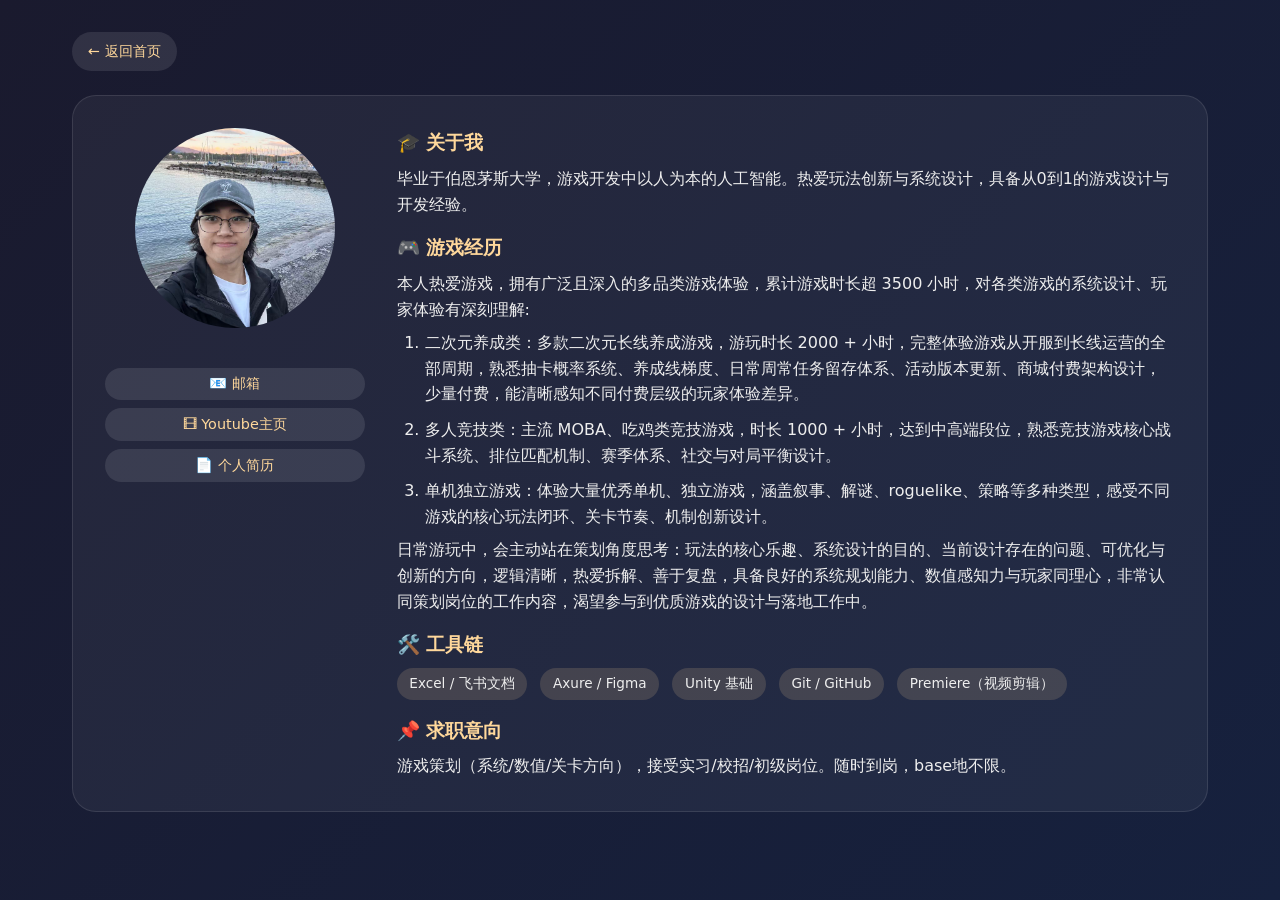
==== about.html @ d77e7b11 "New Game Demo Added Added -符影双生" ====
﻿<!DOCTYPE html>
<html lang="zh-CN">
<head>
    <meta charset="UTF-8">
    <meta name="viewport" content="width=device-width, initial-scale=1.0">
    <title>关于我 | 陶明轩</title>
    <link rel="stylesheet" href="css/style.css">
</head>
<body>
<div class="container">
    <a href="index.html" class="back-link">← 返回首页</a>

    <div class="about-content">
        <div class="about-avatar">
            <img src="Images/Photo.jpg" alt="头像">
            <div class="contact-links" style="flex-direction: column; gap: 0.5rem;">
                <a href="mailto:2383444951@qq.com">📧 邮箱</a>
                <a href="https://www.youtube.com/@HDG801">🎞 Youtube主页</a>
                <a href="PDFs/个人简历.pdf">📄 个人简历</a>
            </div>
        </div>
        <div class="about-text">
            <h3>🎓 关于我</h3>
            <p>毕业于伯恩茅斯大学，游戏开发中以人为本的人工智能。热爱玩法创新与系统设计，具备从0到1的游戏设计与开发经验。</p>

           <h3>🎮 游戏经历</h3>
            <p style="margin:0 0 8px 0;">本人热爱游戏，拥有广泛且深入的多品类游戏体验，累计游戏时长超 3500 小时，对各类游戏的系统设计、玩家体验有深刻理解:</p>

                <ol style="padding-left: 28px; margin:0; line-height:1.6;">
                    <li style="margin-bottom:10px;">二次元养成类：多款二次元长线养成游戏，游玩时长 2000 + 小时，完整体验游戏从开服到长线运营的全部周期，熟悉抽卡概率系统、养成线梯度、日常周常任务留存体系、活动版本更新、商城付费架构设计，少量付费，能清晰感知不同付费层级的玩家体验差异。</li>
                    <li style="margin-bottom:10px;">多人竞技类：主流 MOBA、吃鸡类竞技游戏，时长 1000 + 小时，达到中高端段位，熟悉竞技游戏核心战斗系统、排位匹配机制、赛季体系、社交与对局平衡设计。</li>
                    <li>单机独立游戏：体验大量优秀单机、独立游戏，涵盖叙事、解谜、roguelike、策略等多种类型，感受不同游戏的核心玩法闭环、关卡节奏、机制创新设计。</li>
                </ol>

            <p style="margin:8px 0 0 0;">日常游玩中，会主动站在策划角度思考：玩法的核心乐趣、系统设计的目的、当前设计存在的问题、可优化与创新的方向，逻辑清晰，热爱拆解、善于复盘，具备良好的系统规划能力、数值感知力与玩家同理心，非常认同策划岗位的工作内容，渴望参与到优质游戏的设计与落地工作中。</p>
            <h3>🛠️ 工具链</h3>
            <div class="skill-list">
                <span class="skill">Excel / 飞书文档</span>
                <span class="skill">Axure / Figma</span>
                <span class="skill">Unity 基础</span>
                <span class="skill">Git / GitHub</span>
                <span class="skill">Premiere（视频剪辑）</span>
            </div>

            <h3>📌 求职意向</h3>
            <p>游戏策划（系统/数值/关卡方向），接受实习/校招/初级岗位。随时到岗，base地不限。</p>
        </div>
    </div>
</div>
</body>
</html>
---- css/style.css ----
/* ========== 全局变量 ========== */
:root {
    --bg-dark: #1a1a2e;
    --bg-card: rgba(255,255,255,0.05);
    --border: rgba(255,255,255,0.1);
    --accent: #ffd89b;
    --accent-dark: #e8c47e;
    --text-primary: #eee;
    --text-secondary: #a0a0b0;
}

* {
    margin: 0;
    padding: 0;
    box-sizing: border-box;
}

body {
    font-family: system-ui, -apple-system, 'Segoe UI', Roboto, sans-serif;
    background: linear-gradient(135deg, var(--bg-dark) 0%, #16213e 100%);
    color: var(--text-primary);
    line-height: 1.6;
    min-height: 100vh;
}

.container {
    max-width: 1200px;
    margin: 0 auto;
    padding: 2rem;
}

/* ========== 头部 ========== */
.header {
    text-align: center;
    margin-bottom: 3rem;
}

.header h1 {
    font-size: 2.5rem;
    background: linear-gradient(135deg, var(--accent), #c7e9fb);
    -webkit-background-clip: text;
    background-clip: text;
    color: transparent;
    margin-bottom: 0.5rem;
}

.header .subtitle {
    color: var(--text-secondary);
    font-size: 1.1rem;
}

.contact-links {
    margin-top: 1rem;
    display: flex;
    gap: 1rem;
    justify-content: center;
    flex-wrap: wrap;
}

.contact-links a {
    color: var(--accent);
    text-decoration: none;
    font-size: 0.9rem;
    padding: 0.3rem 0.8rem;
    border-radius: 20px;
    background: rgba(255,255,255,0.1);
    transition: 0.2s;
}

.contact-links a:hover {
    background: rgba(255,216,155,0.2);
}

/* ========== 导航按钮区 ========== */
.nav-buttons {
    display: flex;
    justify-content: center;
    gap: 1.5rem;
    margin-bottom: 3rem;
    flex-wrap: wrap;
}

.nav-btn {
    background: transparent;
    border: 1px solid var(--accent);
    color: var(--accent);
    font-size: 1rem;
    padding: 0.7rem 1.8rem;
    cursor: pointer;
    border-radius: 40px;
    transition: 0.2s;
    font-weight: 500;
    text-decoration: none;
    display: inline-block;
}

.nav-btn:hover {
    background: var(--accent);
    color: var(--bg-dark);
}

.nav-btn.primary {
    background: var(--accent);
    color: var(--bg-dark);
}

.nav-btn.primary:hover {
    background: var(--accent-dark);
    transform: translateY(-2px);
}

/* ========== 卡片网格 ========== */
.section-title {
    font-size: 1.8rem;
    margin-bottom: 1.5rem;
    border-left: 4px solid var(--accent);
    padding-left: 1rem;
}

.work-grid {
    display: grid;
    grid-template-columns: repeat(auto-fill, minmax(320px, 1fr));
    gap: 2rem;
}

.work-card-link {
    text-decoration: none;
    color: inherit;
    display: block;
    transition: transform 0.2s;
}

.work-card-link:hover {
    transform: translateY(-5px);
}

.work-card {
    background: var(--bg-card);
    border-radius: 20px;
    overflow: hidden;
    border: 1px solid var(--border);
    height: 100%;
    transition: box-shadow 0.2s;
}

.work-card:hover {
    box-shadow: 0 10px 30px rgba(0,0,0,0.3);
    border-color: rgba(255,216,155,0.3);
}

.work-card video, .work-card img {
    width: 100%;
    aspect-ratio: 16 / 9;
    object-fit: cover;
    background: #0a0a1a;
}

.work-info {
    padding: 1.2rem;
}

.work-info h3 {
    font-size: 1.3rem;
    margin-bottom: 0.5rem;
    color: var(--accent);
}

.tags {
    display: flex;
    flex-wrap: wrap;
    gap: 0.5rem;
    margin: 0.8rem 0;
}

.tag {
    background: rgba(255,216,155,0.2);
    padding: 0.2rem 0.6rem;
    border-radius: 12px;
    font-size: 0.75rem;
    color: var(--accent);
}

.work-info p {
    font-size: 0.9rem;
    color: var(--text-secondary);
    margin-bottom: 0.5rem;
}

/* ========== 列表模式样式 ========== */
.list-view {
    display: flex;
    flex-direction: column;
    gap: 1rem;
}

.list-item {
    display: flex;
    background: var(--bg-card);
    border-radius: 16px;
    border: 1px solid var(--border);
    overflow: hidden;
    transition: transform 0.2s;
    text-decoration: none;
    color: inherit;
}

.list-item:hover {
    transform: translateX(5px);
    border-color: rgba(255,216,155,0.3);
}

.list-item-thumb {
    width: 120px;
    flex-shrink: 0;
}

.list-item-thumb img, .list-item-thumb video {
    width: 100%;
    height: 100%;
    object-fit: cover;
    aspect-ratio: 16 / 9;
}

.list-item-info {
    flex: 1;
    padding: 1rem;
}

.list-item-info h3 {
    color: var(--accent);
    margin-bottom: 0.3rem;
}

.list-item-info p {
    font-size: 0.85rem;
    color: var(--text-secondary);
}

/* ========== 视图切换按钮 ========== */
.view-toggle {
    display: flex;
    justify-content: flex-end;
    gap: 0.8rem;
    margin-bottom: 1.5rem;
}

.view-btn {
    background: rgba(255,255,255,0.1);
    border: none;
    color: var(--text-secondary);
    padding: 0.5rem 1rem;
    border-radius: 30px;
    cursor: pointer;
    transition: 0.2s;
    font-size: 0.85rem;
}

.view-btn.active {
    background: var(--accent);
    color: var(--bg-dark);
}

.view-btn:hover:not(.active) {
    background: rgba(255,255,255,0.2);
}

/* ========== 关于我页面 ========== */
.about-content {
    display: flex;
    gap: 2rem;
    flex-wrap: wrap;
    background: var(--bg-card);
    border-radius: 24px;
    padding: 2rem;
    border: 1px solid var(--border);
}

.about-avatar {
    flex: 1;
    min-width: 200px;
    text-align: center;
}

.about-avatar img {
    width: 100%;
    max-width: 200px;
    border-radius: 50%;
    margin-bottom: 1rem;
}

.about-text {
    flex: 3;
}

.about-text h3 {
    color: var(--accent);
    margin: 1rem 0 0.5rem 0;
}

.about-text h3:first-child {
    margin-top: 0;
}

.skill-list {
    display: flex;
    flex-wrap: wrap;
    gap: 0.8rem;
    margin-top: 0.5rem;
}

.skill {
    background: rgba(255,216,155,0.15);
    padding: 0.3rem 0.8rem;
    border-radius: 20px;
    font-size: 0.85rem;
}

/* ========== 通用 ========== */
.back-link {
    display: inline-flex;
    align-items: center;
    gap: 0.5rem;
    background: rgba(255,255,255,0.1);
    padding: 0.5rem 1rem;
    border-radius: 40px;
    color: var(--accent);
    text-decoration: none;
    margin-bottom: 1.5rem;
    transition: 0.2s;
    font-size: 0.9rem;
}

.back-link:hover {
    background: rgba(255,216,155,0.2);
}

.hidden {
    display: none;
}

@media (max-width: 768px) {
    .container {
        padding: 1rem;
    }
    .work-grid {
        grid-template-columns: 1fr;
    }
    .list-item {
        flex-direction: column;
    }
    .list-item-thumb {
        width: 100%;
    }
}
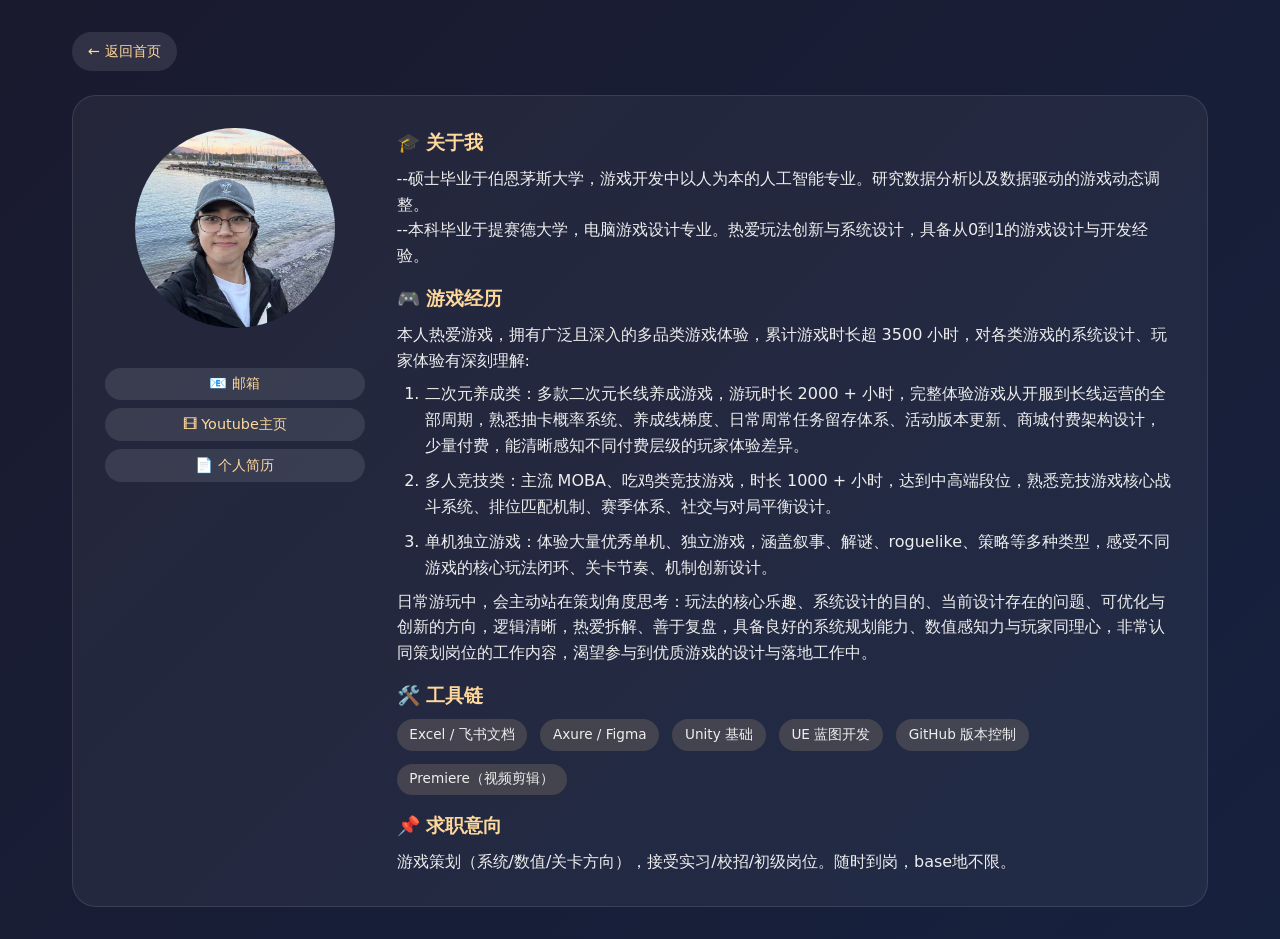
==== commit fc9b3e44: "Tiny Updates" ====
--- a/about.html
+++ b/about.html
@@ -21,7 +21,9 @@
         </div>
         <div class="about-text">
             <h3>🎓 关于我</h3>
-            <p>毕业于伯恩茅斯大学，游戏开发中以人为本的人工智能。热爱玩法创新与系统设计，具备从0到1的游戏设计与开发经验。</p>
+            <p>--硕士毕业于伯恩茅斯大学，游戏开发中以人为本的人工智能专业。研究数据分析以及数据驱动的游戏动态调整。</p>
+            <p>--本科毕业于提赛德大学，电脑游戏设计专业。热爱玩法创新与系统设计，具备从0到1的游戏设计与开发经验。</p>
+
 
            <h3>🎮 游戏经历</h3>
             <p style="margin:0 0 8px 0;">本人热爱游戏，拥有广泛且深入的多品类游戏体验，累计游戏时长超 3500 小时，对各类游戏的系统设计、玩家体验有深刻理解:</p>
@@ -38,7 +40,8 @@
                 <span class="skill">Excel / 飞书文档</span>
                 <span class="skill">Axure / Figma</span>
                 <span class="skill">Unity 基础</span>
-                <span class="skill">Git / GitHub</span>
+                <span class="skill">UE 蓝图开发</span>
+                <span class="skill">GitHub 版本控制</span>
                 <span class="skill">Premiere（视频剪辑）</span>
             </div>
 
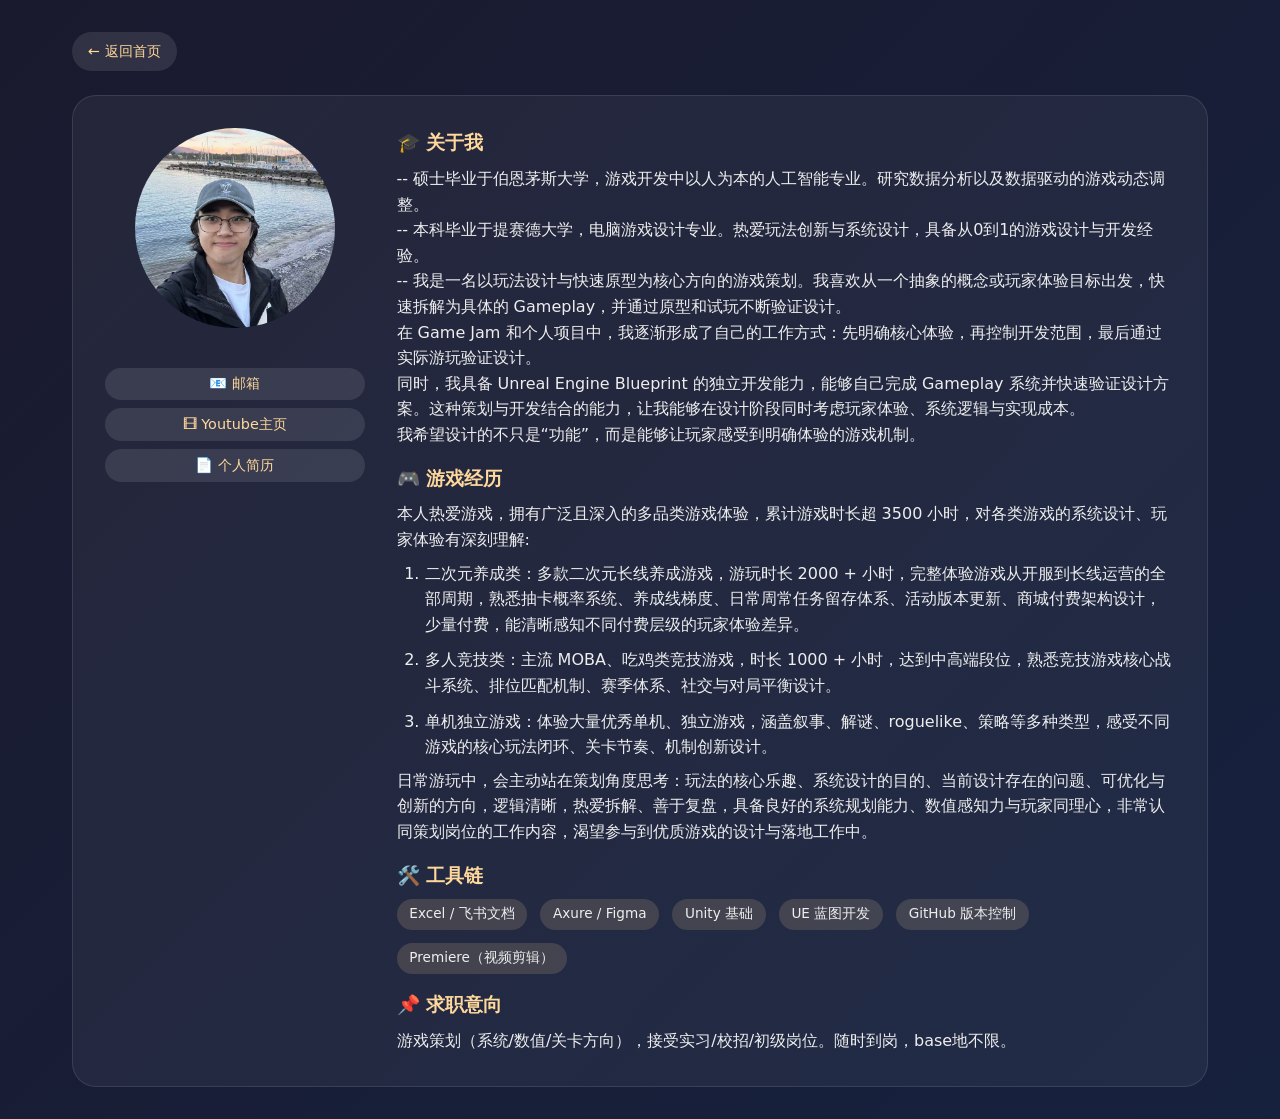
==== commit 9c885f9a: "New Game Demo Added Added -LaughLift  Modified -R00T.5" ====
--- a/about.html
+++ b/about.html
@@ -21,8 +21,12 @@
         </div>
         <div class="about-text">
             <h3>🎓 关于我</h3>
-            <p>--硕士毕业于伯恩茅斯大学，游戏开发中以人为本的人工智能专业。研究数据分析以及数据驱动的游戏动态调整。</p>
-            <p>--本科毕业于提赛德大学，电脑游戏设计专业。热爱玩法创新与系统设计，具备从0到1的游戏设计与开发经验。</p>
+            <p>-- 硕士毕业于伯恩茅斯大学，游戏开发中以人为本的人工智能专业。研究数据分析以及数据驱动的游戏动态调整。</p>
+            <p>-- 本科毕业于提赛德大学，电脑游戏设计专业。热爱玩法创新与系统设计，具备从0到1的游戏设计与开发经验。</p>
+            <p>-- 我是一名以玩法设计与快速原型为核心方向的游戏策划。我喜欢从一个抽象的概念或玩家体验目标出发，快速拆解为具体的 Gameplay，并通过原型和试玩不断验证设计。</p>
+            <p>在 Game Jam 和个人项目中，我逐渐形成了自己的工作方式：先明确核心体验，再控制开发范围，最后通过实际游玩验证设计。</p>
+            <p>同时，我具备 Unreal Engine Blueprint 的独立开发能力，能够自己完成 Gameplay 系统并快速验证设计方案。这种策划与开发结合的能力，让我能够在设计阶段同时考虑玩家体验、系统逻辑与实现成本。</p>
+            <p>我希望设计的不只是“功能”，而是能够让玩家感受到明确体验的游戏机制。</p>
 
 
            <h3>🎮 游戏经历</h3>
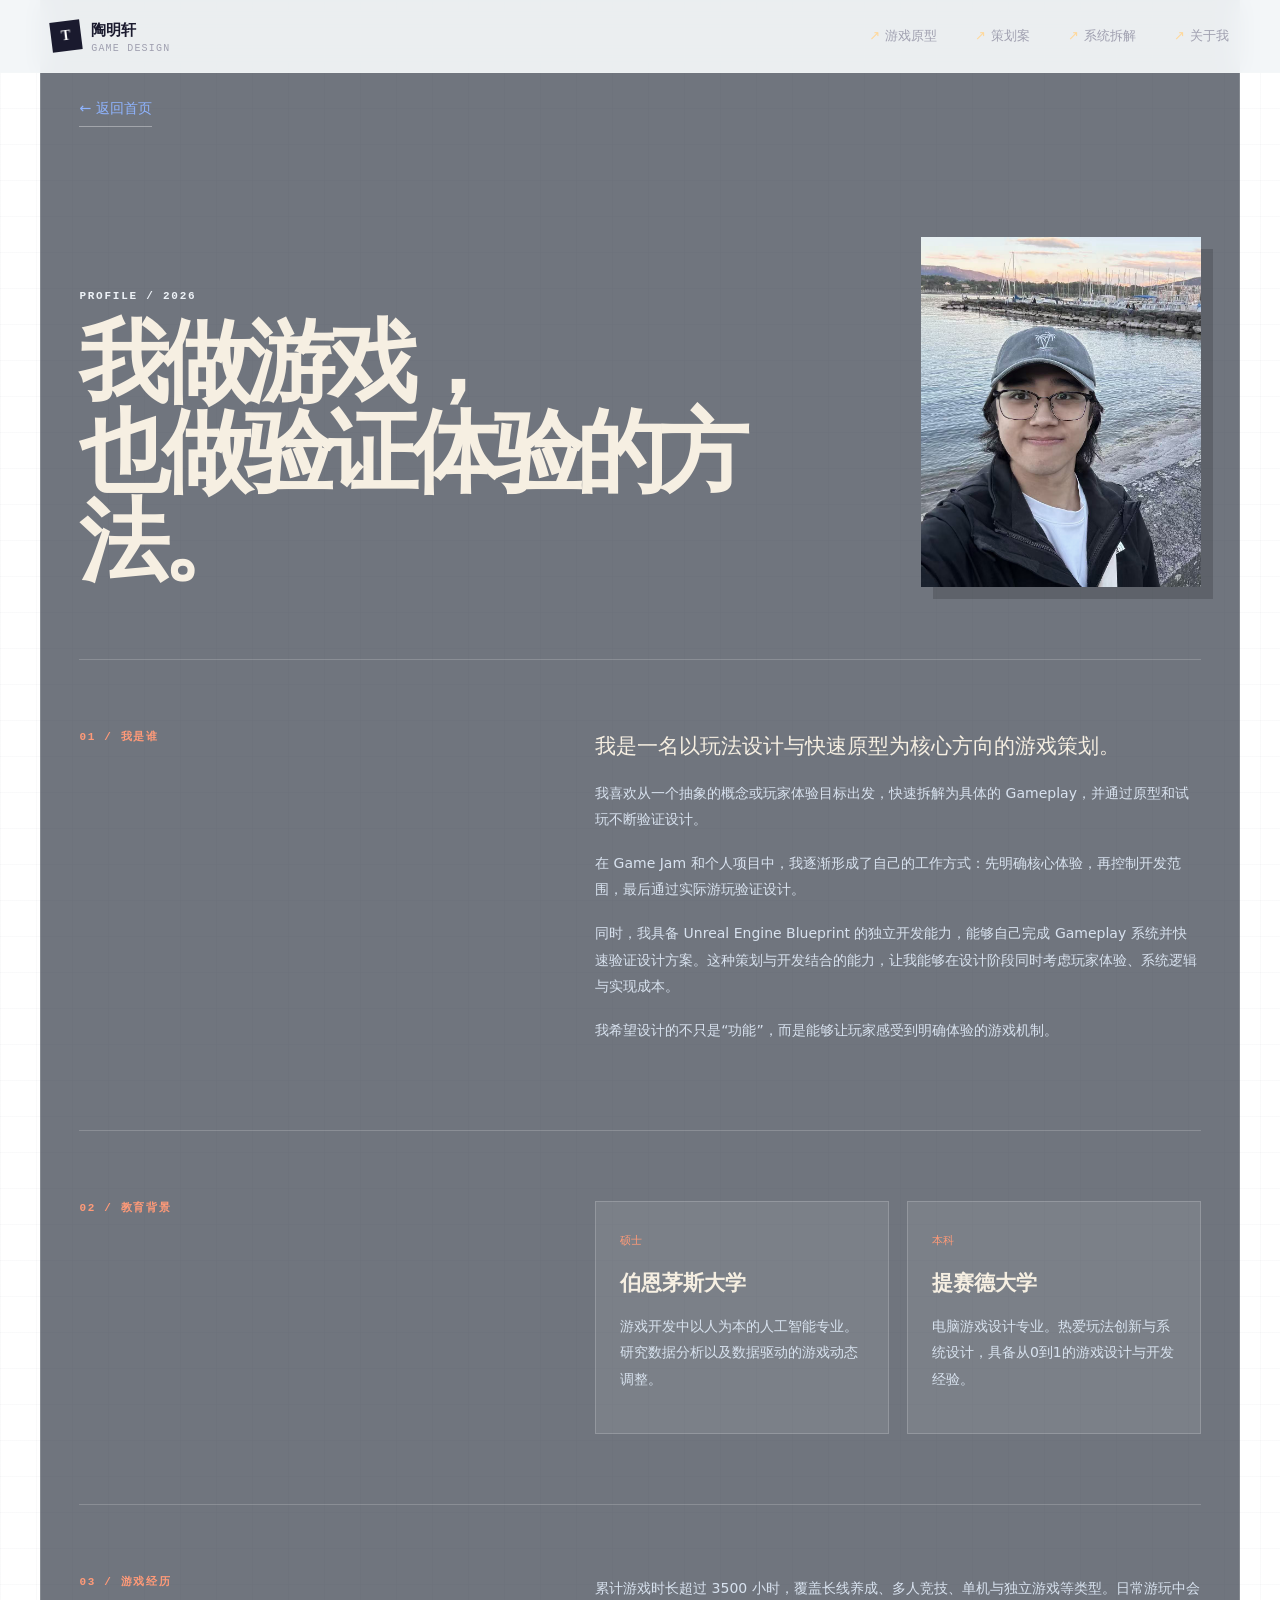
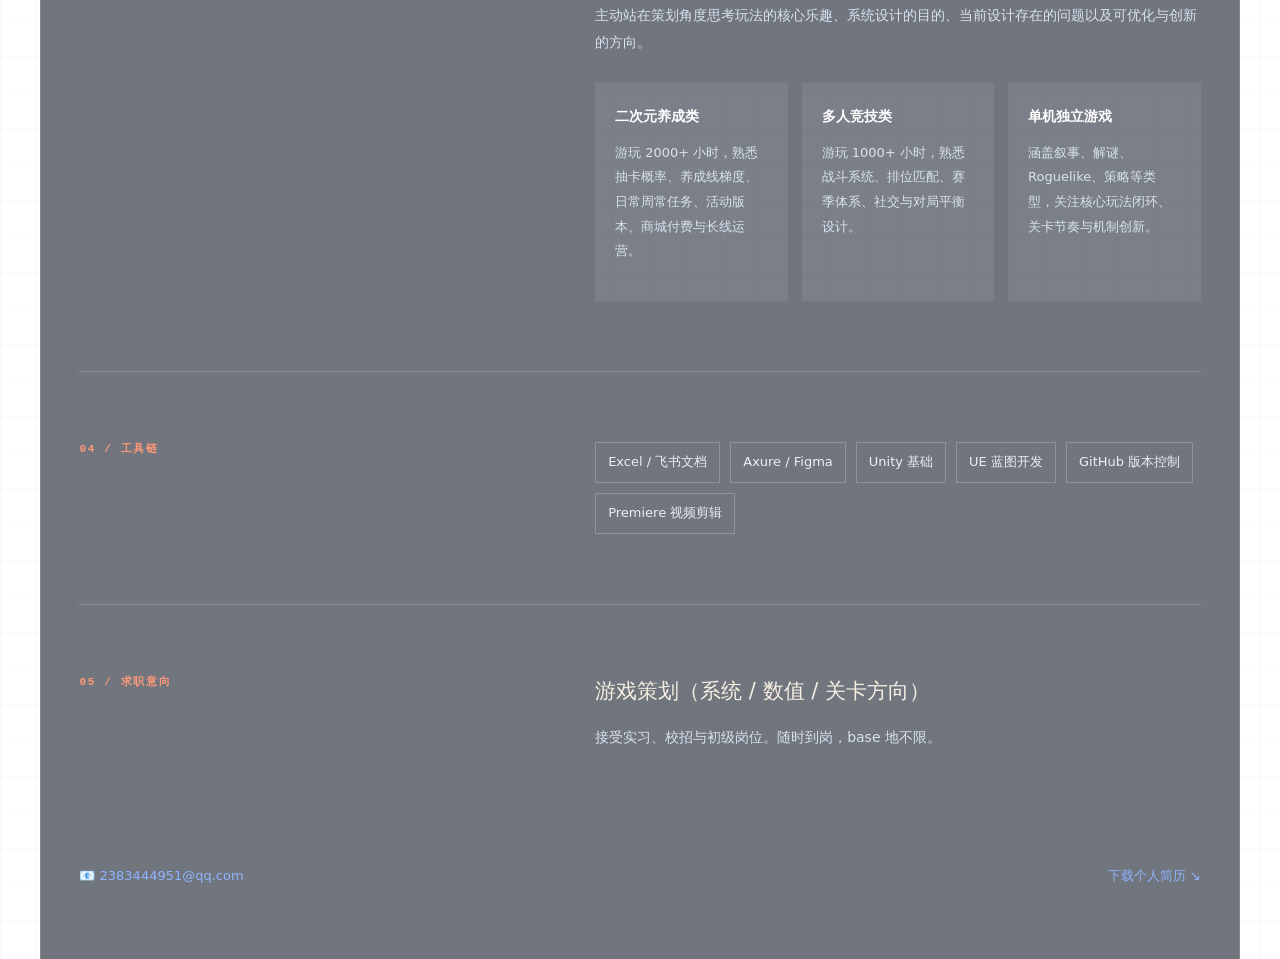
==== commit e71de0fd: "New Style&Layout" ====
--- a/about.html
+++ b/about.html
@@ -1,58 +1,75 @@
-﻿<!DOCTYPE html>
+<!DOCTYPE html>
 <html lang="zh-CN">
 <head>
     <meta charset="UTF-8">
     <meta name="viewport" content="width=device-width, initial-scale=1.0">
-    <title>关于我 | 陶明轩</title>
+    <meta name="description" content="陶明轩的个人介绍、游戏经历、工具链与求职方向。">
+    <title>关于我｜陶明轩</title>
     <link rel="stylesheet" href="css/style.css">
+    <link rel="stylesheet" href="css/project.css">
 </head>
-<body>
-<div class="container">
-    <a href="index.html" class="back-link">← 返回首页</a>
+<body class="catalog-page about-page">
+    <main class="container about-shell">
+        <nav class="site-nav" aria-label="主导航">
+            <a class="site-nav__brand" href="index.html"><span class="site-nav__mark">T</span><span>陶明轩 <small>GAME DESIGN</small></span></a>
+            <div class="site-nav__links"><a href="games.html"><span>↗</span>游戏原型</a><a href="designs.html"><span>↗</span>策划案</a><a href="analysis.html"><span>↗</span>系统拆解</a><a href="about.html"><span>↗</span>关于我</a></div>
+        </nav>
 
-    <div class="about-content">
-        <div class="about-avatar">
-            <img src="Images/Photo.jpg" alt="头像">
-            <div class="contact-links" style="flex-direction: column; gap: 0.5rem;">
-                <a href="mailto:2383444951@qq.com">📧 邮箱</a>
-                <a href="https://www.youtube.com/@HDG801">🎞 Youtube主页</a>
-                <a href="PDFs/个人简历.pdf">📄 个人简历</a>
+        <a href="index.html" class="back-link">← 返回首页</a>
+
+        <header class="about-hero">
+            <div>
+                <p class="project-kicker">PROFILE / 2026</p>
+                <h1>我做游戏，<br>也做验证体验的方法。</h1>
             </div>
-        </div>
-        <div class="about-text">
-            <h3>🎓 关于我</h3>
-            <p>-- 硕士毕业于伯恩茅斯大学，游戏开发中以人为本的人工智能专业。研究数据分析以及数据驱动的游戏动态调整。</p>
-            <p>-- 本科毕业于提赛德大学，电脑游戏设计专业。热爱玩法创新与系统设计，具备从0到1的游戏设计与开发经验。</p>
-            <p>-- 我是一名以玩法设计与快速原型为核心方向的游戏策划。我喜欢从一个抽象的概念或玩家体验目标出发，快速拆解为具体的 Gameplay，并通过原型和试玩不断验证设计。</p>
-            <p>在 Game Jam 和个人项目中，我逐渐形成了自己的工作方式：先明确核心体验，再控制开发范围，最后通过实际游玩验证设计。</p>
-            <p>同时，我具备 Unreal Engine Blueprint 的独立开发能力，能够自己完成 Gameplay 系统并快速验证设计方案。这种策划与开发结合的能力，让我能够在设计阶段同时考虑玩家体验、系统逻辑与实现成本。</p>
-            <p>我希望设计的不只是“功能”，而是能够让玩家感受到明确体验的游戏机制。</p>
+            <img src="Images/Photo.jpg" alt="陶明轩头像">
+        </header>
 
+        <section class="about-intro about-section">
+            <div class="about-section__label">01 / 我是谁</div>
+            <div>
+                <p class="about-lead">我是一名以玩法设计与快速原型为核心方向的游戏策划。</p>
+                <p>我喜欢从一个抽象的概念或玩家体验目标出发，快速拆解为具体的 Gameplay，并通过原型和试玩不断验证设计。</p>
+                <p>在 Game Jam 和个人项目中，我逐渐形成了自己的工作方式：先明确核心体验，再控制开发范围，最后通过实际游玩验证设计。</p>
+                <p>同时，我具备 Unreal Engine Blueprint 的独立开发能力，能够自己完成 Gameplay 系统并快速验证设计方案。这种策划与开发结合的能力，让我能够在设计阶段同时考虑玩家体验、系统逻辑与实现成本。</p>
+                <p>我希望设计的不只是“功能”，而是能够让玩家感受到明确体验的游戏机制。</p>
+            </div>
+        </section>
 
-           <h3>🎮 游戏经历</h3>
-            <p style="margin:0 0 8px 0;">本人热爱游戏，拥有广泛且深入的多品类游戏体验，累计游戏时长超 3500 小时，对各类游戏的系统设计、玩家体验有深刻理解:</p>
+        <section class="about-section">
+            <div class="about-section__label">02 / 教育背景</div>
+            <div class="about-education">
+                <article><span>硕士</span><h2>伯恩茅斯大学</h2><p>游戏开发中以人为本的人工智能专业。研究数据分析以及数据驱动的游戏动态调整。</p></article>
+                <article><span>本科</span><h2>提赛德大学</h2><p>电脑游戏设计专业。热爱玩法创新与系统设计，具备从0到1的游戏设计与开发经验。</p></article>
+            </div>
+        </section>
 
-                <ol style="padding-left: 28px; margin:0; line-height:1.6;">
-                    <li style="margin-bottom:10px;">二次元养成类：多款二次元长线养成游戏，游玩时长 2000 + 小时，完整体验游戏从开服到长线运营的全部周期，熟悉抽卡概率系统、养成线梯度、日常周常任务留存体系、活动版本更新、商城付费架构设计，少量付费，能清晰感知不同付费层级的玩家体验差异。</li>
-                    <li style="margin-bottom:10px;">多人竞技类：主流 MOBA、吃鸡类竞技游戏，时长 1000 + 小时，达到中高端段位，熟悉竞技游戏核心战斗系统、排位匹配机制、赛季体系、社交与对局平衡设计。</li>
-                    <li>单机独立游戏：体验大量优秀单机、独立游戏，涵盖叙事、解谜、roguelike、策略等多种类型，感受不同游戏的核心玩法闭环、关卡节奏、机制创新设计。</li>
-                </ol>
+        <section class="about-section">
+            <div class="about-section__label">03 / 游戏经历</div>
+            <div class="about-experience">
+                <p>累计游戏时长超过 3500 小时，覆盖长线养成、多人竞技、单机与独立游戏等类型。日常游玩中会主动站在策划角度思考玩法的核心乐趣、系统设计的目的、当前设计存在的问题以及可优化与创新的方向。</p>
+                <div class="about-experience__grid">
+                    <article><strong>二次元养成类</strong><p>游玩 2000+ 小时，熟悉抽卡概率、养成线梯度、日常周常任务、活动版本、商城付费与长线运营。</p></article>
+                    <article><strong>多人竞技类</strong><p>游玩 1000+ 小时，熟悉战斗系统、排位匹配、赛季体系、社交与对局平衡设计。</p></article>
+                    <article><strong>单机独立游戏</strong><p>涵盖叙事、解谜、Roguelike、策略等类型，关注核心玩法闭环、关卡节奏与机制创新。</p></article>
+                </div>
+            </div>
+        </section>
 
-            <p style="margin:8px 0 0 0;">日常游玩中，会主动站在策划角度思考：玩法的核心乐趣、系统设计的目的、当前设计存在的问题、可优化与创新的方向，逻辑清晰，热爱拆解、善于复盘，具备良好的系统规划能力、数值感知力与玩家同理心，非常认同策划岗位的工作内容，渴望参与到优质游戏的设计与落地工作中。</p>
-            <h3>🛠️ 工具链</h3>
-            <div class="skill-list">
-                <span class="skill">Excel / 飞书文档</span>
-                <span class="skill">Axure / Figma</span>
-                <span class="skill">Unity 基础</span>
-                <span class="skill">UE 蓝图开发</span>
-                <span class="skill">GitHub 版本控制</span>
-                <span class="skill">Premiere（视频剪辑）</span>
-            </div>
+        <section class="about-section">
+            <div class="about-section__label">04 / 工具链</div>
+            <div class="about-tools"><span>Excel / 飞书文档</span><span>Axure / Figma</span><span>Unity 基础</span><span>UE 蓝图开发</span><span>GitHub 版本控制</span><span>Premiere 视频剪辑</span></div>
+        </section>
 
-            <h3>📌 求职意向</h3>
-            <p>游戏策划（系统/数值/关卡方向），接受实习/校招/初级岗位。随时到岗，base地不限。</p>
-        </div>
-    </div>
-</div>
+        <section class="about-section about-intent">
+            <div class="about-section__label">05 / 求职意向</div>
+            <div><p class="about-lead">游戏策划（系统 / 数值 / 关卡方向）</p><p>接受实习、校招与初级岗位。随时到岗，base 地不限。</p></div>
+        </section>
+
+        <footer class="about-footer">
+            <a href="mailto:2383444951@qq.com">📧 2383444951@qq.com</a>
+            <a href="PDFs/个人简历.pdf" download="个人简历.pdf">下载个人简历 ↘</a>
+        </footer>
+    </main>
 </body>
-</html>+</html>
--- a/css/style.css
+++ b/css/style.css
@@ -7,6 +7,410 @@
     --accent-dark: #e8c47e;
     --text-primary: #eee;
     --text-secondary: #a0a0b0;
+}
+
+/* ========== 首页开屏与滚动过渡 ========== */
+body.home-page { scroll-behavior: smooth; }
+body.home-page.intro-active { overflow: hidden; }
+
+.intro-screen {
+    position: fixed;
+    inset: 0;
+    display: grid;
+    min-height: 100svh;
+    place-items: center;
+    overflow: hidden;
+    isolation: isolate;
+    z-index: 1000;
+    transform: translateY(0);
+    transition: transform .78s cubic-bezier(.77,0,.18,1);
+    background:
+        radial-gradient(circle at 74% 20%, rgba(199,233,251,.12), transparent 28%),
+        linear-gradient(135deg, #0b1020 0%, #16213e 58%, #1a1a2e 100%);
+}
+
+.home-page.intro-dismissed .intro-screen {
+    transform: translateY(-100%);
+    pointer-events: none;
+}
+
+.intro-screen::before,
+.intro-screen::after {
+    position: absolute;
+    content: "";
+    pointer-events: none;
+}
+
+.intro-screen::before {
+    inset: 0;
+    z-index: -1;
+    opacity: .22;
+    background-image:
+        linear-gradient(rgba(199,233,251,.18) 1px, transparent 1px),
+        linear-gradient(90deg, rgba(199,233,251,.18) 1px, transparent 1px);
+    background-size: 64px 64px;
+    mask-image: linear-gradient(90deg, black, transparent 76%);
+}
+
+.intro-screen::after {
+    right: 8vw;
+    bottom: -24vw;
+    width: 58vw;
+    height: 58vw;
+    z-index: -1;
+    border: 1px solid rgba(255,216,155,.2);
+    border-radius: 50%;
+    box-shadow: 0 0 0 80px rgba(255,216,155,.04), 0 0 0 160px rgba(255,216,155,.025);
+}
+
+.intro-grid {
+    position: absolute;
+    inset: 10% 7% auto;
+    height: 1px;
+    background: linear-gradient(90deg, transparent, rgba(255,216,155,.6), transparent);
+    opacity: .45;
+}
+
+.intro-orbit {
+    position: absolute;
+    border: 1px solid rgba(199,233,251,.18);
+    border-radius: 50%;
+    transform: rotate(-18deg);
+}
+
+.intro-orbit-one { width: 44vw; height: 13vw; right: -7vw; top: 15%; }
+.intro-orbit-two { width: 34vw; height: 10vw; right: -3vw; top: 22%; opacity: .55; }
+
+.intro-content {
+    width: min(760px, calc(100% - 3rem));
+    margin-right: auto;
+    margin-left: clamp(2rem, 12vw, 12rem);
+    transform: translateY(-3vh);
+    animation: intro-rise .9s cubic-bezier(.2,.7,.2,1) both;
+}
+
+.intro-mark {
+    display: grid;
+    width: 72px;
+    height: 72px;
+    margin-bottom: 1.6rem;
+    place-items: center;
+    color: var(--accent);
+    border: 1px solid rgba(255,216,155,.5);
+    background: rgba(255,216,155,.08);
+    transform: rotate(-6deg);
+}
+
+.intro-mark svg { width: 45px; fill: none; stroke: currentColor; stroke-linecap: round; stroke-linejoin: round; stroke-width: 2.4; }
+.intro-content h2 { margin: 0; color: #fff; font-size: clamp(3.5rem, 10vw, 8.5rem); letter-spacing: -.08em; line-height: .95; }
+.intro-content p { margin: 1.35rem 0 0; color: rgba(238,238,238,.72); font-size: clamp(1rem, 2vw, 1.45rem); letter-spacing: .12em; }
+
+.scroll-cue {
+    position: absolute;
+    bottom: 2.5rem;
+    left: 50%;
+    display: grid;
+    gap: .8rem;
+    place-items: center;
+    padding: .5rem;
+    color: var(--accent);
+    border: 0;
+    background: transparent;
+    cursor: pointer;
+    transform: translateX(-50%);
+}
+
+.scroll-cue-mouse { width: 21px; height: 32px; border: 1px solid currentColor; border-radius: 12px; }
+.scroll-cue-mouse::before { display: block; width: 3px; height: 7px; margin: 6px auto 0; border-radius: 3px; background: currentColor; content: ""; animation: scroll-pulse 1.8s ease-in-out infinite; }
+.scroll-cue-arrow { width: 10px; height: 10px; border-right: 1px solid currentColor; border-bottom: 1px solid currentColor; transform: rotate(45deg); }
+.scroll-cue:focus-visible { outline: 2px solid var(--accent); outline-offset: 5px; }
+
+.home-content { position: relative; }
+.home-content > div[style] { position: static !important; display: inline-block; color: var(--text-secondary) !important; opacity: .65 !important; font-size: .75rem !important; }
+.home-content > div[style]:nth-of-type(2) { float: right; }
+
+@keyframes intro-rise { from { opacity: 0; transform: translateY(18px); } to { opacity: 1; transform: translateY(-3vh); } }
+@keyframes scroll-pulse { 0%, 100% { transform: translateY(0); opacity: .45; } 50% { transform: translateY(5px); opacity: 1; } }
+
+@media (max-width: 768px) {
+    .intro-content { margin-left: 1.5rem; }
+    .intro-content p { letter-spacing: .04em; }
+    .intro-orbit-one { width: 90vw; height: 28vw; right: -28vw; }
+    .intro-orbit-two { width: 74vw; height: 23vw; right: -20vw; }
+}
+
+@media (prefers-reduced-motion: reduce) {
+    body.home-page { scroll-behavior: auto; }
+    .intro-screen { transition: none; }
+    .intro-content, .scroll-cue-mouse::before { animation: none; }
+}
+
+/* ========== 首页新版视觉系统 ========== */
+.home-page {
+    --home-ink: #10243e;
+    --home-blue: #2555d9;
+    --home-orange: #ff6b35;
+    --home-paper: #f3f6f8;
+    --home-muted: #607083;
+    --home-line: #c8d1dc;
+    background: var(--home-paper);
+    color: var(--home-ink);
+}
+
+.home-page.intro-active { overflow: hidden; }
+
+.home-intro {
+    position: fixed;
+    inset: 0;
+    z-index: 1100;
+    display: grid;
+    overflow: hidden;
+    place-items: center;
+    isolation: isolate;
+    color: #fff;
+    background: linear-gradient(135deg, #0b1020 0%, #16213e 58%, #1a1a2e 100%);
+    transform: translateY(0);
+    transition: transform .78s cubic-bezier(.77,0,.18,1);
+}
+
+.home-page.intro-dismissed .home-intro { transform: translateY(-100%); pointer-events: none; }
+
+.home-intro::before,
+.home-intro::after { position: absolute; content: ""; pointer-events: none; }
+.home-intro::before { inset: 0; z-index: -1; opacity: .22; background-image: linear-gradient(rgba(199,233,251,.18) 1px, transparent 1px), linear-gradient(90deg, rgba(199,233,251,.18) 1px, transparent 1px); background-size: 64px 64px; mask-image: linear-gradient(90deg, black, transparent 80%); }
+.home-intro::after { right: 4vw; bottom: -29vw; width: 62vw; height: 62vw; z-index: -1; border: 1px solid rgba(255,216,155,.2); border-radius: 50%; box-shadow: 0 0 0 90px rgba(255,216,155,.04), 0 0 0 180px rgba(255,216,155,.025); }
+.home-intro__grid { position: absolute; inset: 10% 7% auto; height: 1px; background: linear-gradient(90deg, transparent, rgba(255,216,155,.6), transparent); opacity: .45; }
+.home-intro__ring { position: absolute; right: -7vw; border: 1px solid rgba(199,233,251,.18); border-radius: 50%; transform: rotate(-18deg); }
+.home-intro__ring--one { top: 15%; width: 44vw; height: 13vw; }
+.home-intro__ring--two { top: 22%; right: -3vw; width: 34vw; height: 10vw; opacity: .55; }
+.home-intro__content { width: min(760px, calc(100% - 3rem)); margin-left: clamp(2rem, 12vw, 12rem); transform: translateY(-3vh); animation: home-intro-rise .9s cubic-bezier(.2,.7,.2,1) both; }
+.home-intro__index { margin-bottom: 2rem; color: var(--accent); font: 600 .72rem/1.2 Consolas, monospace; letter-spacing: .2em; }
+.home-intro__mark { display: grid; width: 72px; height: 72px; margin-bottom: 1.6rem; place-items: center; color: var(--accent); border: 1px solid rgba(255,216,155,.5); background: rgba(255,216,155,.08); transform: rotate(-6deg); }
+.home-intro__mark svg { width: 45px; fill: none; stroke: currentColor; stroke-linecap: round; stroke-linejoin: round; stroke-width: 2.4; }
+.home-intro__content h1 { margin: 0; font-size: clamp(4rem, 10vw, 8.5rem); font-weight: 800; letter-spacing: -.08em; line-height: .95; }
+.home-intro__content p { margin: 1.35rem 0 0; color: rgba(238,238,238,.72); font-size: clamp(1rem, 2vw, 1.45rem); letter-spacing: .12em; }
+.home-intro__enter { position: absolute; right: clamp(2rem, 9vw, 9rem); bottom: 3.2rem; display: flex; align-items: center; gap: 1rem; padding: 0 0 .6rem; color: #fff; border: 0; border-bottom: 1px solid rgba(255,255,255,.5); background: transparent; cursor: pointer; font: inherit; font-size: .9rem; letter-spacing: .1em; }
+.home-intro__enter-icon { color: var(--accent); font-size: 1.5rem; transition: transform .2s ease; }
+.home-intro__enter:hover .home-intro__enter-icon { transform: translateY(5px); }
+
+.home-shell { width: min(1180px, calc(100% - 88px)); margin: 0 auto; padding: 24px 0 0; }
+.home-topline { display: flex; justify-content: space-between; color: var(--home-muted); font: 11px/1.2 Consolas, monospace; letter-spacing: .04em; }
+.home-nav { display: flex; align-items: center; justify-content: space-between; padding: 22px 0; border-bottom: 1px solid var(--home-line); }
+.home-brand { display: inline-flex; align-items: center; gap: 10px; color: var(--home-ink); font-size: 15px; font-weight: 800; letter-spacing: .03em; text-decoration: none; }
+.home-brand small { display: block; margin-top: 2px; color: var(--home-muted); font: 10px/1 Consolas, monospace; letter-spacing: .12em; }
+.home-brand__mark { display: grid; width: 30px; height: 30px; place-items: center; color: #fff; background: var(--home-ink); font: 700 14px/1 Georgia, serif; transform: rotate(-7deg); }
+.home-nav__links { display: flex; gap: clamp(16px, 3vw, 38px); }
+.home-nav__links a { color: var(--home-muted); font-size: 13px; text-decoration: none; transition: color .2s ease; }
+.home-nav__links a:hover { color: var(--home-blue); }
+.nav-icon { margin-right: 5px; color: var(--home-orange); font-size: 12px; }
+
+.home-hero { display: grid; grid-template-columns: 1.1fr .9fr; gap: 8%; align-items: center; min-height: 650px; padding: 88px 0 104px; }
+.home-kicker { margin: 0 0 16px; color: var(--home-orange); font: 700 11px/1.2 Consolas, monospace; letter-spacing: .18em; }
+.home-hero h2 { max-width: 680px; margin: 0; color: var(--home-ink); font-size: clamp(3.4rem, 6.2vw, 6.4rem); font-weight: 800; letter-spacing: -.08em; line-height: 1.03; }
+.home-hero h2 em { color: var(--home-blue); font-style: normal; }
+.home-hero__summary { max-width: 520px; margin: 28px 0 0; color: var(--home-muted); font-size: 16px; line-height: 1.9; }
+.home-hero__actions { display: flex; gap: 12px; margin-top: 32px; }
+.home-button { display: inline-flex; align-items: center; gap: 14px; padding: 13px 18px; font-size: 13px; text-decoration: none; transition: transform .2s ease, background .2s ease, color .2s ease; }
+.home-button:hover { transform: translateY(-3px); }
+.home-button--solid { color: #fff; background: var(--home-blue); }
+.home-button--solid:hover { background: var(--home-ink); }
+.home-button--line { color: var(--home-ink); border: 1px solid var(--home-ink); }
+.home-button--line:hover { color: #fff; background: var(--home-ink); }
+.home-hero__visual { position: relative; min-height: 440px; }
+.home-hero__portrait-frame { position: absolute; right: 0; width: min(360px, 80%); padding: 12px 12px 56px; background: #fff; box-shadow: 16px 16px 0 rgba(16,36,62,.1); transform: rotate(4deg); }
+.home-hero__portrait-frame::before { position: absolute; top: 16px; left: -16px; width: 40px; height: 1px; background: var(--home-orange); content: ""; }
+.home-hero__portrait-frame img { display: block; width: 100%; aspect-ratio: 4 / 5; object-fit: cover; object-position: center top; filter: saturate(.8); }
+.home-hero__stamp { position: absolute; right: 22px; bottom: 15px; color: var(--home-orange); font: 700 11px/1.1 Consolas, monospace; letter-spacing: .13em; }
+.home-hero__note { position: absolute; bottom: 20px; left: 0; color: var(--home-blue); font: 700 13px/1.5 Consolas, monospace; letter-spacing: .04em; transform: rotate(-8deg); }
+
+.home-method { display: grid; grid-template-columns: 190px 1fr; gap: 32px; align-items: center; padding: 22px 0; border-top: 1px solid var(--home-line); border-bottom: 1px solid var(--home-line); }
+.home-method__title { color: var(--home-muted); font-size: 13px; }
+.home-method__steps { display: grid; grid-template-columns: 1fr auto 1fr auto 1fr auto 1fr; align-items: center; gap: 16px; }
+.home-method__steps div { display: flex; align-items: baseline; gap: 10px; }
+.home-method__steps span { color: var(--home-orange); font: 11px Consolas, monospace; }
+.home-method__steps strong { font-size: 14px; }
+.home-method__steps i { color: var(--home-blue); font-style: normal; font-size: 20px; }
+
+.home-featured { padding: 112px 0 0; }
+.home-section-heading { display: flex; align-items: end; justify-content: space-between; margin-bottom: 30px; }
+.home-section-heading h2 { margin: 0; font-size: clamp(2.1rem, 4vw, 3.8rem); letter-spacing: -.06em; line-height: 1; }
+.home-section-heading > a, .home-text-link { color: var(--home-ink); font-size: 13px; text-decoration: none; }
+.home-section-heading > a:hover, .home-text-link:hover { color: var(--home-blue); }
+.home-project { min-width: 0; }
+.home-project--wide { display: grid; grid-template-columns: 1.25fr .75fr; gap: 34px; padding-bottom: 54px; border-bottom: 1px solid var(--home-line); }
+.home-project__media { position: relative; display: block; overflow: hidden; background: #dfe6ed; }
+.home-project__media img { display: block; width: 100%; aspect-ratio: 16 / 9; object-fit: cover; transition: transform .5s ease; }
+.home-project__media span { position: absolute; right: 12px; bottom: 12px; padding: 6px 8px; color: #fff; background: var(--home-blue); font: 10px Consolas, monospace; letter-spacing: .08em; }
+.home-project__media:hover img { transform: scale(1.04); }
+.home-project__body { padding: 8px 0 0; }
+.home-project__meta { margin: 0 0 15px; color: var(--home-orange); font: 11px/1.4 Consolas, monospace; letter-spacing: .06em; }
+.home-project h3 { margin: 0; color: var(--home-ink); font-size: clamp(1.4rem, 2.2vw, 2.2rem); letter-spacing: -.04em; line-height: 1.25; }
+.home-project__body > p:not(.home-project__meta) { margin: 18px 0 28px; color: var(--home-muted); font-size: 14px; line-height: 1.9; }
+.home-text-link { display: inline-flex; gap: 9px; border-bottom: 1px solid var(--home-ink); padding-bottom: 4px; }
+.home-text-link span { color: var(--home-orange); }
+.home-projects-grid { display: grid; grid-template-columns: repeat(2, 1fr); gap: 34px; padding-top: 34px; }
+.home-projects-grid .home-project { display: grid; grid-template-columns: .9fr 1.1fr; gap: 20px; padding-bottom: 34px; border-bottom: 1px solid var(--home-line); }
+.home-projects-grid .home-project__body { padding-top: 0; }
+.home-projects-grid .home-project h3 { font-size: 20px; }
+.home-projects-grid .home-project__body > p:not(.home-project__meta) { margin: 12px 0 18px; font-size: 13px; line-height: 1.75; }
+.home-projects-grid .home-project__media img { aspect-ratio: 1 / 1; }
+
+.home-capabilities { display: grid; grid-template-columns: .8fr 1.2fr; gap: 10%; padding: 120px 0; border-bottom: 1px solid var(--home-line); }
+.home-capabilities h2 { margin: 0; font-size: clamp(2rem, 3.5vw, 3.4rem); letter-spacing: -.06em; line-height: 1.1; }
+.home-capabilities__list { border-top: 1px solid var(--home-line); }
+.home-capabilities__list > div { display: grid; grid-template-columns: 40px 140px 1fr; gap: 12px; align-items: baseline; padding: 17px 0; border-bottom: 1px solid var(--home-line); }
+.home-capabilities__list span { color: var(--home-orange); font: 11px Consolas, monospace; }
+.home-capabilities__list strong { font-size: 15px; }
+.home-capabilities__list p { margin: 0; color: var(--home-muted); font-size: 13px; }
+.home-footer { display: flex; align-items: end; justify-content: space-between; padding: 82px 0 100px; }
+.home-footer h2 { margin: 0; font-size: clamp(2.2rem, 4vw, 4.2rem); letter-spacing: -.07em; line-height: 1; }
+.home-footer__links { display: flex; flex-direction: column; gap: 10px; align-items: flex-end; }
+.home-footer__links a { color: var(--home-muted); font-size: 13px; text-decoration: none; }
+.home-footer__links a:hover { color: var(--home-blue); }
+
+@keyframes home-intro-rise { from { opacity: 0; transform: translateY(18px); } to { opacity: 1; transform: translateY(-3vh); } }
+
+@media (max-width: 900px) {
+    .home-shell { width: min(100% - 40px, 700px); }
+    .home-nav { align-items: flex-start; flex-direction: column; gap: 18px; }
+    .home-nav__links { width: 100%; justify-content: space-between; gap: 10px; }
+    .home-hero { grid-template-columns: 1fr; gap: 40px; padding: 68px 0 82px; }
+    .home-hero__visual { min-height: 360px; }
+    .home-hero__portrait-frame { right: 8%; width: min(320px, 74%); }
+    .home-method { grid-template-columns: 1fr; gap: 16px; }
+    .home-method__steps { gap: 8px; }
+    .home-method__steps i { font-size: 16px; }
+    .home-project--wide { grid-template-columns: 1fr; gap: 24px; }
+    .home-capabilities { grid-template-columns: 1fr; gap: 42px; }
+}
+
+@media (max-width: 600px) {
+    .home-shell { width: calc(100% - 32px); }
+    .home-topline { gap: 12px; flex-direction: column; }
+    .home-nav__links a { font-size: 12px; }
+    .nav-icon { display: none; }
+    .home-hero h2 { font-size: clamp(2.8rem, 14vw, 4.4rem); }
+    .home-hero__summary { font-size: 14px; }
+    .home-method__steps { grid-template-columns: 1fr 1fr; gap: 14px; }
+    .home-method__steps i { display: none; }
+    .home-section-heading { align-items: flex-start; flex-direction: column; gap: 18px; }
+    .home-projects-grid { grid-template-columns: 1fr; gap: 30px; }
+    .home-projects-grid .home-project { grid-template-columns: 1fr; gap: 16px; }
+    .home-projects-grid .home-project__media img { aspect-ratio: 16 / 9; }
+    .home-capabilities__list > div { grid-template-columns: 30px 1fr; }
+    .home-capabilities__list p { grid-column: 2; }
+    .home-footer { align-items: flex-start; flex-direction: column; gap: 32px; padding-bottom: 64px; }
+    .home-footer__links { align-items: flex-start; }
+    .home-intro__content { margin-left: 1.5rem; }
+    .home-intro__content p { letter-spacing: .04em; }
+    .home-intro__enter { right: 1.5rem; bottom: 2.2rem; }
+}
+
+@media (prefers-reduced-motion: reduce) {
+    .home-intro { transition: none; }
+    .home-intro__content, .home-project__media img { animation: none; transition: none; }
+}
+
+/* ========== 首页目录与背景层次 ========== */
+.home-page {
+    background-color: var(--home-paper);
+    background-image:
+        radial-gradient(circle at 12% 12%, rgba(37,85,217,.07), transparent 24rem),
+        radial-gradient(circle at 88% 55%, rgba(255,107,53,.05), transparent 22rem),
+        linear-gradient(rgba(16,36,62,.025) 1px, transparent 1px),
+        linear-gradient(90deg, rgba(16,36,62,.025) 1px, transparent 1px);
+    background-size: auto, auto, 36px 36px, 36px 36px;
+}
+
+/* 主体宽度随显示设备变化，大屏限制最大阅读宽度 */
+.home-shell { width: min(92vw, 1440px); padding-top: 0; }
+
+.home-nav { position: sticky; top: 0; z-index: 20; background: rgba(243,246,248,.92); backdrop-filter: blur(12px); }
+
+.home-directory {
+    display: grid;
+    grid-template-columns: .8fr 1.2fr;
+    gap: 8%;
+    width: 100vw;
+    margin: 0 0 0 calc((100% - 100vw) / 2);
+    padding: 58px max(44px, calc((100vw - 1180px) / 2)) 62px;
+    background: #e7eef8;
+    border-top: 1px solid #c4d2e6;
+    border-bottom: 1px solid #c4d2e6;
+}
+
+.home-directory__heading h2 { margin: 0; color: var(--home-ink); font-size: clamp(2rem, 3.5vw, 3.2rem); letter-spacing: -.07em; line-height: 1; }
+.home-directory__heading > p:last-child { max-width: 240px; margin: 18px 0 0; color: var(--home-muted); font-size: 13px; line-height: 1.8; }
+.home-directory__links { display: grid; grid-template-columns: repeat(2, 1fr); border-top: 1px solid #b8c8df; }
+.home-directory__links a { position: relative; display: grid; grid-template-columns: 32px 1fr 24px; grid-template-rows: auto auto; gap: 3px 10px; align-items: baseline; padding: 17px 10px 16px 0; color: var(--home-ink); border-bottom: 1px solid #b8c8df; text-decoration: none; transition: color .2s ease, transform .2s ease; }
+.home-directory__links a:nth-child(odd) { margin-right: 24px; }
+.home-directory__links a:hover { color: var(--home-blue); transform: translateX(5px); }
+.home-directory__number { grid-row: 1 / span 2; color: var(--home-orange); font: 11px Consolas, monospace; }
+.home-directory__links strong { font-size: 16px; }
+.home-directory__links small { color: var(--home-muted); font: 11px Consolas, monospace; letter-spacing: .03em; }
+.home-directory__links b { grid-column: 3; grid-row: 1 / span 2; align-self: center; color: var(--home-blue); font-size: 18px; font-weight: 400; }
+
+.home-featured { position: relative; }
+.home-featured::before { position: absolute; top: 0; right: -20vw; width: 46vw; height: 30vw; z-index: -1; border-radius: 50%; background: radial-gradient(circle, rgba(37,85,217,.08), transparent 68%); content: ""; pointer-events: none; }
+
+.home-capabilities { width: 100vw; margin-left: calc((100% - 100vw) / 2); padding-right: max(44px, calc((100vw - 1180px) / 2)); padding-left: max(44px, calc((100vw - 1180px) / 2)); color: #fff; background: var(--home-ink); border-bottom: 0; }
+.home-capabilities .home-kicker { color: #ff9a78; }
+.home-capabilities h2 { color: #fff; }
+.home-capabilities__list { border-color: rgba(255,255,255,.2); }
+.home-capabilities__list > div { border-color: rgba(255,255,255,.2); }
+.home-capabilities__list strong { color: #fff; }
+.home-capabilities__list p { color: rgba(255,255,255,.65); }
+
+@media (max-width: 900px) {
+    .home-directory { margin-right: 0; margin-left: calc((100% - 100vw) / 2); padding-right: 20px; padding-left: 20px; }
+    .home-capabilities { margin-right: 0; margin-left: calc((100% - 100vw) / 2); padding-right: 20px; padding-left: 20px; }
+}
+
+@media (max-width: 600px) {
+    .home-shell { width: calc(100% - 32px); }
+    .home-directory { grid-template-columns: 1fr; gap: 30px; margin-right: 0; margin-left: calc((100% - 100vw) / 2); padding-right: 16px; padding-left: 16px; }
+    .home-directory__links a:nth-child(odd) { margin-right: 14px; }
+    .home-capabilities { margin-right: 0; margin-left: calc((100% - 100vw) / 2); padding-right: 16px; padding-left: 16px; }
+}
+
+/* 顶部导航栏铺满视口，导航内容与主体容器保持对齐 */
+.home-nav {
+    width: 100vw;
+    margin-left: calc((100% - 100vw) / 2);
+    padding-right: max(16px, 4vw, calc((100vw - 1440px) / 2));
+    padding-left: max(16px, 4vw, calc((100vw - 1440px) / 2));
+}
+
+/* ========== 全站统一顶部导航 ========== */
+.site-nav {
+    position: sticky;
+    top: 0;
+    z-index: 20;
+    display: flex;
+    align-items: center;
+    justify-content: space-between;
+    width: 100vw;
+    margin-left: calc((100% - 100vw) / 2);
+    padding: 18px max(16px, 4vw, calc((100vw - 1440px) / 2));
+    color: var(--home-ink, var(--bg-dark));
+    background: rgba(243,246,248,.94);
+    border-bottom: 1px solid var(--home-line, var(--border));
+    backdrop-filter: blur(12px);
+}
+.site-nav__brand { display: inline-flex; align-items: center; gap: 10px; color: inherit; font-size: 15px; font-weight: 800; text-decoration: none; }
+.site-nav__mark { display: grid; width: 30px; height: 30px; place-items: center; color: #fff; background: var(--home-ink, var(--bg-dark)); font: 700 14px/1 Georgia, serif; transform: rotate(-7deg); }
+.site-nav__brand small { display: block; margin-top: 2px; color: var(--home-muted, var(--text-secondary)); font: 10px/1 Consolas, monospace; letter-spacing: .12em; }
+.site-nav__links { display: flex; gap: clamp(16px, 3vw, 38px); }
+.site-nav__links a { color: var(--home-muted, var(--text-secondary)); font-size: 13px; text-decoration: none; transition: color .2s ease; }
+.site-nav__links a:hover { color: var(--home-blue, var(--accent)); }
+.site-nav__links span { margin-right: 5px; color: var(--home-orange, var(--accent)); }
+
+
+@media (max-width: 700px) {
+    .site-nav { align-items: flex-start; flex-direction: column; gap: 16px; }
+    .site-nav__links { width: 100%; justify-content: space-between; gap: 8px; }
+    .site-nav__links span { display: none; }
+    .site-nav__links a { font-size: 12px; }
 }
 
 * {
@@ -351,4 +755,4 @@
     .list-item-thumb {
         width: 100%;
     }
-}+}
--- a/css/project.css
+++ b/css/project.css
@@ -0,0 +1,386 @@
+/* Shared visual system for individual project pages */
+.project-page {
+    --project-ink: #10243e;
+    --project-blue: #2555d9;
+    --project-orange: #ff6b35;
+    --project-paper: #f3f6f8;
+    --project-muted: #607083;
+    --project-line: #c8d1dc;
+    min-height: 100vh;
+    color: var(--project-ink);
+    background-color: var(--project-paper);
+    background-image: linear-gradient(rgba(16,36,62,.025) 1px, transparent 1px), linear-gradient(90deg, rgba(16,36,62,.025) 1px, transparent 1px);
+    background-size: 36px 36px;
+}
+
+.project-shell { width: min(96vw, 1240px); margin: 0 auto; padding: 0 clamp(22px, 3vw, 48px) 80px; color: #edf2f7; background: rgba(62,70,82,.74); border-right: 1px solid rgba(255,255,255,.15); border-left: 1px solid rgba(255,255,255,.15); }
+.project-topbar { display: flex; align-items: center; justify-content: space-between; padding-bottom: 22px; border-bottom: 1px solid var(--project-line); }
+.project-brand { display: inline-flex; align-items: center; gap: 10px; color: var(--project-ink); font-size: 15px; font-weight: 800; text-decoration: none; }
+.project-brand small { display: block; margin-top: 2px; color: var(--project-muted); font: 10px/1 Consolas, monospace; letter-spacing: .12em; }
+.project-brand__mark { display: grid; width: 30px; height: 30px; place-items: center; color: #fff; background: var(--project-ink); font: 700 14px/1 Georgia, serif; transform: rotate(-7deg); }
+.project-back, .project-footer a { color: var(--project-ink); font-size: 13px; text-decoration: none; }
+.project-back:hover, .project-footer a:hover { color: var(--project-blue); }
+
+.project-hero { display: flex; align-items: end; justify-content: space-between; gap: 40px; padding: 92px 0 52px; }
+.project-kicker { margin: 0 0 15px; color: var(--project-orange); font: 700 11px/1.2 Consolas, monospace; letter-spacing: .16em; }
+.project-hero h1 { margin: 0; font-size: clamp(3rem, 7vw, 7rem); letter-spacing: -.08em; line-height: .95; }
+.project-lead { margin: 20px 0 0; color: var(--project-muted); font-size: 19px; }
+.project-meta { display: flex; flex-direction: column; gap: 9px; padding-bottom: 4px; color: var(--project-muted); font: 12px/1.3 Consolas, monospace; text-align: right; }
+
+.project-hero-media { margin: 0 0 96px; }
+.project-hero-media img { display: block; width: 100%; max-height: 640px; object-fit: cover; }
+.project-hero-media figcaption { margin-top: 11px; color: var(--project-muted); font-size: 12px; }
+
+.project-section { display: grid; grid-template-columns: .8fr 1.2fr; gap: 10%; padding: 92px 0; border-top: 1px solid var(--project-line); }
+.project-section-title h2 { margin: 0; font-size: clamp(2.1rem, 4vw, 4rem); letter-spacing: -.07em; line-height: 1.05; }
+.project-section-title--row { display: flex; align-items: end; justify-content: space-between; grid-column: 1 / -1; }
+.project-section-title--row h2 { font-size: clamp(2rem, 3vw, 3.3rem); }
+.project-section-title--row > span { color: var(--project-muted); font-size: 13px; }
+.project-section-copy { padding-top: 27px; }
+.project-section-copy > p { margin: 0; color: var(--project-muted); font-size: 16px; line-height: 2; }
+.project-highlight { margin-top: 28px; padding: 16px 18px; color: var(--project-ink); border-left: 3px solid var(--project-orange); background: #e7eef8; font-size: 14px; line-height: 1.8; }
+
+.project-video { display: block; }
+.project-video video { display: block; width: 100%; margin-top: 28px; background: #0d1728; }
+
+.project-role-grid { display: grid; grid-template-columns: repeat(2, 1fr); gap: 20px; }
+.project-role { padding: 28px; border: 1px solid var(--project-line); background: #fff; }
+.project-role--yang { border-top: 4px solid var(--project-orange); }
+.project-role--yin { border-top: 4px solid var(--project-blue); }
+.project-role__symbol { display: block; margin-bottom: 22px; color: var(--project-orange); font-size: 32px; }
+.project-role--yin .project-role__symbol { color: var(--project-blue); }
+.project-role h3 { margin: 0; font-size: 21px; }
+.project-role h3 small { margin-left: 8px; color: var(--project-muted); font: 12px Consolas, monospace; }
+.project-role p { margin: 17px 0 0; color: var(--project-muted); font-size: 14px; line-height: 1.85; }
+
+.project-pillar-list { grid-column: 1 / -1; border-top: 1px solid var(--project-line); }
+.project-pillar-list article { display: grid; grid-template-columns: 54px 1fr; gap: 20px; padding: 20px 0; border-bottom: 1px solid var(--project-line); }
+.project-pillar-list article > span, .project-level-list span { color: var(--project-orange); font: 11px Consolas, monospace; }
+.project-pillar-list h3 { margin: 0; font-size: 17px; }
+.project-pillar-list p { margin: 7px 0 0; color: var(--project-muted); font-size: 14px; line-height: 1.7; }
+
+.project-level-list { padding-top: 5px; }
+.project-level-list > div { display: grid; grid-template-columns: 40px 125px 1fr; gap: 14px; align-items: baseline; padding: 17px 0; border-bottom: 1px solid var(--project-line); }
+.project-level-list strong { font-size: 15px; }
+.project-level-list p { margin: 0; color: var(--project-muted); font-size: 13px; }
+
+.project-test { display: block; }
+.project-metrics { display: grid; grid-template-columns: repeat(3, 1fr); gap: 18px; margin-top: 28px; }
+.project-metrics div { padding: 24px; background: var(--project-ink); }
+.project-metrics strong { display: block; color: #fff; font-size: 36px; letter-spacing: -.06em; }
+.project-metrics span { display: block; margin-top: 6px; color: rgba(255,255,255,.66); font-size: 12px; }
+.project-test-note { margin: 19px 0 0; color: var(--project-muted); font-size: 13px; }
+
+.project-contribution ul { display: grid; gap: 0; margin: 0; padding: 0; list-style: none; }
+.project-contribution li { padding: 15px 0 15px 27px; border-bottom: 1px solid var(--project-line); color: var(--project-muted); font-size: 14px; line-height: 1.7; }
+.project-contribution li::before { position: absolute; margin-left: -25px; color: var(--project-orange); content: "↗"; }
+.project-footer { display: flex; justify-content: space-between; padding-top: 26px; border-top: 1px solid var(--project-line); }
+
+.project-page:not(.legacy-project) .project-lead,
+.project-page:not(.legacy-project) .project-meta,
+.project-page:not(.legacy-project) .project-section-copy > p,
+.project-page:not(.legacy-project) .project-section-title--row > span,
+.project-page:not(.legacy-project) .project-level-list p,
+.project-page:not(.legacy-project) .project-test-note,
+.project-page:not(.legacy-project) .project-footer a { color: #c5cfda; }
+.legacy-project .back-link { color: #edf2f7; }
+.legacy-project .media-section > div { color: #c5cfda !important; }
+
+@media (max-width: 760px) {
+    .project-shell { width: calc(100% - 32px); }
+    .project-hero { align-items: start; flex-direction: column; gap: 28px; padding: 64px 0 38px; }
+    .project-meta { align-items: start; text-align: left; }
+    .project-hero-media { margin-bottom: 55px; }
+    .project-section { grid-template-columns: 1fr; gap: 28px; padding: 58px 0; }
+    .project-section-copy { padding-top: 0; }
+    .project-section-title--row { align-items: start; flex-direction: column; gap: 12px; }
+    .project-role-grid, .project-metrics { grid-template-columns: 1fr; }
+    .project-level-list > div { grid-template-columns: 32px 1fr; }
+    .project-level-list p { grid-column: 2; }
+    .project-footer { gap: 20px; flex-wrap: wrap; }
+}
+
+/* Transitional styling for older project documents using the shared shell */
+.legacy-project .container { width: min(96vw, 1240px); margin: 0 auto; padding: 0 clamp(22px, 3vw, 48px) 80px; color: #edf2f7; background: rgba(62,70,82,.74); border-right: 1px solid rgba(255,255,255,.15); border-left: 1px solid rgba(255,255,255,.15); }
+.legacy-project .container > .back-link:first-of-type { display: inline-flex; margin: 24px 0 48px; color: var(--project-ink); background: transparent; border-bottom: 1px solid var(--project-line); border-radius: 0; }
+.legacy-project .game-header { margin-bottom: 52px !important; text-align: left !important; }
+.legacy-project .game-header h1 { color: #fff !important; background: none !important; -webkit-text-fill-color: currentColor !important; font-size: clamp(2.6rem, 6vw, 5.5rem) !important; letter-spacing: -.07em; line-height: 1; text-align: left !important; }
+.legacy-project .game-header .tags { justify-content: flex-start !important; margin-top: 18px; }
+.legacy-project .media-section { padding: 0; margin-bottom: 56px; text-align: left; background: transparent; border: 0; border-radius: 0; }
+.legacy-project .media-section img, .legacy-project .media-section video { display: block; width: 100%; max-height: 620px; object-fit: cover; border-radius: 0; }
+.legacy-project .media-section > div { margin-top: 10px !important; color: var(--project-muted) !important; font-size: 12px !important; }
+.legacy-project .content-block { padding: 0 0 52px; margin-bottom: 52px; background: transparent; border: 0; border-bottom: 1px solid var(--project-line); border-radius: 0; }
+.legacy-project .content-block h2 { margin-bottom: 22px; padding: 0; color: #fff; border: 0; font-size: clamp(1.8rem, 3vw, 3rem); letter-spacing: -.06em; }
+.legacy-project .content-block p, .legacy-project .content-block li { color: #c5cfda; line-height: 1.9; }
+.legacy-project .highlights-grid { gap: 18px; }
+.legacy-project .highlight-card { padding: 22px; background: #fff; border: 1px solid var(--project-line); border-left: 3px solid var(--project-blue); border-radius: 0; }
+.legacy-project .highlight-card strong { color: var(--project-ink); }
+.legacy-project .content-block ul { padding-left: 20px; }
+
+/* Shared catalog pages: games, proposals, analysis, about */
+.catalog-page { color: var(--project-ink); background-color: var(--project-paper); background-image: linear-gradient(rgba(16,36,62,.025) 1px, transparent 1px), linear-gradient(90deg, rgba(16,36,62,.025) 1px, transparent 1px); background-size: 36px 36px; }
+.catalog-page .container { width: min(96vw, 1240px); margin: 0 auto; padding: 0 clamp(22px, 3vw, 48px) 80px; color: #edf2f7; background: rgba(62,70,82,.74); border-right: 1px solid rgba(255,255,255,.15); border-left: 1px solid rgba(255,255,255,.15); }
+.catalog-page .work-grid, .catalog-page .list-view { padding: clamp(16px, 2vw, 28px); background: rgba(16,24,36,.24); border: 1px solid rgba(255,255,255,.15); }
+.catalog-page .back-link { display: inline-flex; margin: 24px 0 44px; padding: 0 0 6px; color: #edf2f7; background: transparent; border-bottom: 1px solid rgba(255,255,255,.25); border-radius: 0; }
+.catalog-page .header { margin: 0 0 34px; padding: 0 0 34px; text-align: left; border-bottom: 1px solid var(--project-line); }
+.catalog-page .header h1 { color: #fff; font-size: clamp(2.8rem, 6vw, 5.8rem); letter-spacing: -.08em; line-height: 1; }
+.catalog-page .header .subtitle { color: #c5cfda; font-size: 15px; }
+.catalog-page .view-toggle { justify-content: flex-start; margin-bottom: 24px; }
+.catalog-page .view-btn { color: var(--project-muted); background: #e7eef8; border: 1px solid transparent; border-radius: 0; }
+.catalog-page .view-btn.active { color: #fff; background: var(--project-blue); }
+.catalog-page .work-grid { gap: 22px; }
+.catalog-page .work-card { background: #fff; border: 1px solid var(--project-line); border-radius: 0; box-shadow: 6px 6px 0 rgba(16,36,62,.06); }
+.catalog-page .work-card:hover { border-color: var(--project-blue); box-shadow: 6px 6px 0 rgba(37,85,217,.12); }
+.catalog-page .work-info { padding: 20px; }
+.catalog-page .work-info h3 { color: var(--project-ink); }
+.catalog-page .tag { color: var(--project-blue); background: #e7eef8; border-radius: 2px; }
+.catalog-page .work-info p { color: var(--project-muted); }
+.catalog-page .list-item { background: #fff; border: 1px solid var(--project-line); border-radius: 0; }
+.catalog-page .list-item-info h3 { color: var(--project-ink); }
+.catalog-page .list-item-info p { color: var(--project-muted); }
+.catalog-page .about-content { padding: 0 0 80px; background: transparent; border: 0; border-radius: 0; }
+.catalog-page .about-avatar img { border-radius: 0; box-shadow: 10px 10px 0 rgba(16,36,62,.08); }
+.catalog-page .about-text h3 { color: #fff; border-bottom: 1px solid rgba(255,255,255,.18); padding-bottom: 10px; }
+.catalog-page .about-text p, .catalog-page .about-text li { color: #c5cfda; }
+.catalog-page .skill { color: var(--project-blue); background: #e7eef8; border-radius: 2px; }
+
+/* About page editorial layout */
+.about-shell { padding-bottom: 72px !important; }
+.about-hero { display: grid; grid-template-columns: 1fr 280px; gap: 10%; align-items: end; padding: 66px 0 72px; border-bottom: 1px solid rgba(255,255,255,.18); }
+.about-hero h1 { margin: 0; color: #fff; font-size: clamp(3rem, 7vw, 6.4rem); letter-spacing: -.08em; line-height: 1; }
+.about-hero img { width: 100%; aspect-ratio: 4 / 5; object-fit: cover; filter: saturate(.8); box-shadow: 12px 12px 0 rgba(0,0,0,.16); }
+.about-section { display: grid; grid-template-columns: .8fr 1.2fr; gap: 10%; padding: 70px 0; border-bottom: 1px solid rgba(255,255,255,.18); }
+.about-section__label { color: #ff9a78; font: 700 11px/1.3 Consolas, monospace; letter-spacing: .15em; }
+.about-section p { margin: 0 0 17px; color: #c5cfda; font-size: 14px; line-height: 1.9; }
+.about-section .about-lead { color: #fff; font-size: 21px; line-height: 1.55; }
+.about-education { display: grid; grid-template-columns: repeat(2, 1fr); gap: 18px; }
+.about-education article { padding: 24px; background: rgba(255,255,255,.08); border: 1px solid rgba(255,255,255,.18); }
+.about-education span { color: #ff9a78; font: 11px Consolas, monospace; }
+.about-education h2 { margin: 15px 0 12px; color: #fff; font-size: 21px; }
+.about-experience__grid { display: grid; grid-template-columns: repeat(3, 1fr); gap: 14px; margin-top: 28px; }
+.about-experience__grid article { padding: 20px; border-top: 2px solid var(--project-blue); background: rgba(255,255,255,.08); }
+.about-experience__grid strong { color: #fff; font-size: 14px; }
+.about-experience__grid p { margin-top: 12px; font-size: 13px; }
+.about-tools { display: flex; flex-wrap: wrap; gap: 10px; align-content: start; }
+.about-tools span { padding: 9px 12px; color: #e8eff9; border: 1px solid rgba(255,255,255,.22); font-size: 13px; }
+.about-intent { border-bottom: 0; }
+.about-footer { display: flex; justify-content: space-between; gap: 20px; padding-top: 28px; }
+.about-footer a { color: #fff; font-size: 13px; text-decoration: none; }
+.about-footer a:hover { color: #ff9a78; }
+
+@media (max-width: 760px) {
+    .about-hero, .about-section { grid-template-columns: 1fr; gap: 28px; }
+    .about-hero img { width: min(260px, 70%); }
+    .about-education, .about-experience__grid { grid-template-columns: 1fr; }
+    .about-footer { align-items: start; flex-direction: column; }
+}
+
+/* Final contrast pass: keep translucent shells readable over every page background. */
+.project-page:not(.legacy-project) .project-shell,
+.legacy-project .container,
+.catalog-page .container { color: #edf2f7; }
+
+.project-page:not(.legacy-project) .project-hero h1,
+.project-page:not(.legacy-project) .project-section-title h2,
+.project-page:not(.legacy-project) .project-section-title--row h2,
+.project-page:not(.legacy-project) .project-pillar-list h3,
+.project-page:not(.legacy-project) .project-level-list strong,
+.project-page:not(.legacy-project) .project-back,
+.project-page:not(.legacy-project) .project-footer a,
+.legacy-project .container > .back-link:first-of-type,
+.catalog-page .header h1 { color: #fff !important; background: none !important; -webkit-text-fill-color: #fff !important; }
+
+.project-page:not(.legacy-project) .project-lead,
+.project-page:not(.legacy-project) .project-meta,
+.project-page:not(.legacy-project) .project-hero-media figcaption,
+.project-page:not(.legacy-project) .project-section-copy > p,
+.project-page:not(.legacy-project) .project-section-title--row > span,
+.project-page:not(.legacy-project) .project-pillar-list p,
+.project-page:not(.legacy-project) .project-level-list p,
+.project-page:not(.legacy-project) .project-test-note,
+.project-page:not(.legacy-project) .project-contribution li,
+.legacy-project .media-section > div,
+.catalog-page .header .subtitle { color: #d5dde7 !important; }
+
+.project-page:not(.legacy-project) .project-section,
+.project-page:not(.legacy-project) .project-pillar-list,
+.project-page:not(.legacy-project) .project-pillar-list article,
+.project-page:not(.legacy-project) .project-level-list > div,
+.project-page:not(.legacy-project) .project-contribution li,
+.legacy-project .content-block,
+.catalog-page .header { border-color: rgba(255,255,255,.22); }
+
+.legacy-project .container > .back-link:first-of-type { border-color: rgba(255,255,255,.35); }
+.legacy-project .media-section > div { color: #c5cfda !important; }
+.legacy-project .tag { color: #17335d; background: #e7eef8; }
+.project-page:not(.legacy-project) .project-back:hover,
+.project-page:not(.legacy-project) .project-footer a:hover { color: #ff9a78; }
+.catalog-page .back-link { color: #edf2f7 !important; border-color: rgba(255,255,255,.35); }
+.catalog-page .header .subtitle { max-width: 680px; line-height: 1.8; }
+
+/* Text palette: warm headings, cool body copy, and restrained accent colors. */
+.project-page:not(.legacy-project) .project-hero h1,
+.project-page:not(.legacy-project) .project-section-title h2,
+.project-page:not(.legacy-project) .project-section-title--row h2,
+.project-page:not(.legacy-project) .project-pillar-list h3,
+.project-page:not(.legacy-project) .project-level-list strong,
+.legacy-project .game-header h1,
+.legacy-project .content-block h2,
+.catalog-page .header h1,
+.about-hero h1,
+.about-section .about-lead,
+.about-education h2 { color: #f6efe2 !important; }
+.catalog-page .header h1 { -webkit-text-fill-color: #f6efe2 !important; }
+
+.project-page:not(.legacy-project) .project-lead,
+.project-page:not(.legacy-project) .project-section-copy > p,
+.project-page:not(.legacy-project) .project-pillar-list p,
+.project-page:not(.legacy-project) .project-level-list p,
+.project-page:not(.legacy-project) .project-contribution li,
+.legacy-project .content-block p,
+.legacy-project .content-block li,
+.catalog-page .header .subtitle,
+.about-section p { color: #d8e2ef !important; }
+
+.project-page:not(.legacy-project) .project-meta,
+.project-page:not(.legacy-project) .project-section-title--row > span,
+.project-page:not(.legacy-project) .project-test-note,
+.project-page:not(.legacy-project) .project-hero-media figcaption,
+.legacy-project .media-section > div { color: #aebed0 !important; }
+
+.project-page:not(.legacy-project) .project-back,
+.project-page:not(.legacy-project) .project-footer a,
+.catalog-page .back-link,
+.about-footer a { color: #8fb4ff !important; }
+
+.project-page:not(.legacy-project) .project-back:hover,
+.project-page:not(.legacy-project) .project-footer a:hover,
+.catalog-page .back-link:hover,
+.about-footer a:hover { color: #ff9a78 !important; }
+
+/* Stronger but still quiet background grid on project pages. */
+.project-page {
+    background-image:
+        linear-gradient(rgba(104, 129, 160, .16) 1px, transparent 1px),
+        linear-gradient(90deg, rgba(104, 129, 160, .16) 1px, transparent 1px),
+        radial-gradient(circle at 18% 8%, rgba(37,85,217,.12), transparent 34rem),
+        radial-gradient(circle at 84% 72%, rgba(255,107,53,.06), transparent 30rem);
+    background-size: 36px 36px, 36px 36px, auto, auto;
+}
+
+.project-page:not(.legacy-project) .project-role h3 { color: #17335d; }
+
+/* Games index: a more editorial catalogue with clear project metadata. */
+.games-catalog .games-shell { padding-bottom: 96px; }
+.games-catalog .games-header {
+    display: grid;
+    grid-template-columns: 1.15fr .85fr;
+    gap: 8%;
+    align-items: end;
+    padding: 46px 0 54px;
+}
+.games-catalog .games-header h1 { margin: 0; font-size: clamp(3.4rem, 8vw, 7.2rem); line-height: .92; letter-spacing: -.09em; }
+.games-catalog .games-header .subtitle { margin-top: 24px; font-size: 16px; }
+.games-header__note { max-width: 310px; margin: 0 0 5px; color: #aebed0; font-size: 14px; line-height: 1.9; }
+.games-overview { display: grid; grid-template-columns: repeat(4, 1fr); margin-bottom: 48px; border-top: 1px solid rgba(255,255,255,.24); border-bottom: 1px solid rgba(255,255,255,.24); }
+.games-overview div { display: flex; flex-direction: column; gap: 8px; padding: 20px 18px 22px 0; border-right: 1px solid rgba(255,255,255,.18); }
+.games-overview div:not(:first-child) { padding-left: 18px; }
+.games-overview div:last-child { border-right: 0; }
+.games-overview strong { color: #f6efe2; font-size: 32px; letter-spacing: -.06em; line-height: 1; }
+.games-overview span { color: #aebed0; font: 11px Consolas, monospace; letter-spacing: .08em; }
+.games-toolbar { display: flex; align-items: center; justify-content: space-between; gap: 20px; margin-bottom: 18px; }
+.games-toolbar > p { margin: 0; color: #aebed0; font-size: 13px; }
+.games-toolbar > p span { margin-right: 10px; color: #ff9a78; font: 11px Consolas, monospace; letter-spacing: .12em; }
+.games-catalog .view-toggle { margin: 0; }
+.games-catalog .view-btn { padding: 9px 14px; color: #d8e2ef; background: transparent; border: 1px solid rgba(216,226,239,.55); border-radius: 2px; font-size: 12px; }
+.games-catalog .view-btn + .view-btn { margin-left: 6px; }
+.games-catalog .view-btn.active { color: #fff; background: #2555d9; border-color: #2555d9; box-shadow: 0 3px 0 rgba(8,24,48,.28); }
+.games-catalog .view-btn:hover:not(.active) { color: #fff; background: rgba(143,180,255,.16); border-color: #8fb4ff; }
+.games-catalog .work-grid { grid-template-columns: repeat(2, minmax(0, 1fr)); gap: 24px; padding: 0; background: transparent; border: 0; }
+.games-catalog .work-card-link { color: inherit; text-decoration: none; }
+.games-catalog .work-card { height: 100%; overflow: hidden; background: #f7f5f0; border: 0; box-shadow: 8px 8px 0 rgba(7,20,38,.22); transition: transform .25s ease, box-shadow .25s ease; }
+.games-catalog .work-card:hover { transform: translateY(-5px); box-shadow: 12px 14px 0 rgba(7,20,38,.28); }
+.games-catalog .work-card > img { display: block; width: 100%; aspect-ratio: 16 / 9; object-fit: cover; }
+.games-catalog .work-info { padding: 20px 22px 24px; }
+.games-catalog .work-card__meta,
+.games-catalog .list-item__meta { display: flex; align-items: center; gap: 9px; margin-bottom: 13px; color: #607b9a; font: 11px Consolas, monospace; letter-spacing: .04em; }
+.games-catalog .work-card__meta span:first-child,
+.games-catalog .list-item__meta span:first-child { color: #ff6b35; }
+.games-catalog .work-card__meta b,
+.games-catalog .list-item__meta b { margin-left: auto; color: #2555d9; font-weight: 700; }
+.games-catalog .work-info h3 { margin-bottom: 11px; color: #17335d; font-size: clamp(1.35rem, 2.4vw, 2rem); letter-spacing: -.05em; }
+.games-catalog .work-info p { min-height: 3.6em; margin-top: 16px; color: #52657b; line-height: 1.8; }
+.games-catalog .tags { gap: 6px; margin: 0; }
+.games-catalog .tag { padding: 4px 8px; color: #2555d9; background: #e4ebf6; font-size: 10px; }
+.games-catalog .list-view { display: grid; gap: 14px; padding: 0; background: transparent; border: 0; }
+.games-catalog .list-item { align-items: stretch; background: #f7f5f0; border: 0; box-shadow: 6px 6px 0 rgba(7,20,38,.2); }
+.games-catalog .list-item-thumb { width: 260px; }
+.games-catalog .list-item-info { padding: 22px 26px; }
+.games-catalog .list-item-info h3 { color: #17335d; font-size: 24px; }
+.games-catalog .list-item-info p { color: #52657b; line-height: 1.8; }
+
+@media (max-width: 760px) {
+    .games-catalog .games-header { grid-template-columns: 1fr; gap: 26px; padding: 34px 0 40px; }
+    .games-overview { grid-template-columns: repeat(2, 1fr); }
+    .games-overview div:nth-child(2) { border-right: 0; }
+    .games-overview div:nth-child(3), .games-overview div:nth-child(4) { border-top: 1px solid rgba(255,255,255,.18); }
+    .games-overview div:nth-child(3) { padding-left: 0; }
+    .games-toolbar { align-items: flex-start; flex-direction: column; }
+    .games-catalog .work-grid { grid-template-columns: 1fr; }
+    .games-catalog .list-item-thumb { width: 36%; }
+}
+
+@media (max-width: 520px) {
+    .games-catalog .list-item { flex-direction: column; }
+    .games-catalog .list-item-thumb { width: 100%; }
+}
+.project-page:not(.legacy-project) .project-role h3 small { color: #607b9a; }
+
+/* Detail-page text palette, shared by every game project. */
+.project-page:not(.legacy-project) .project-shell,
+.legacy-project .container { color: #d8e2ef; }
+
+.project-page:not(.legacy-project) .project-kicker,
+.legacy-project .project-kicker,
+.legacy-project .tags .tag { color: #ff9a78; }
+
+.project-page:not(.legacy-project) .project-hero h1,
+.project-page:not(.legacy-project) .project-section-title h2,
+.project-page:not(.legacy-project) .project-section-title--row h2,
+.project-page:not(.legacy-project) .project-pillar-list h3,
+.project-page:not(.legacy-project) .project-level-list strong,
+.legacy-project .game-header h1,
+.legacy-project .content-block h2 { color: #f6efe2 !important; }
+
+.project-page:not(.legacy-project) .project-lead,
+.project-page:not(.legacy-project) .project-section-copy > p,
+.project-page:not(.legacy-project) .project-pillar-list p,
+.project-page:not(.legacy-project) .project-level-list p,
+.project-page:not(.legacy-project) .project-contribution li,
+.legacy-project .content-block p,
+.legacy-project .content-block li { color: #d8e2ef !important; }
+
+.project-page:not(.legacy-project) .project-meta,
+.project-page:not(.legacy-project) .project-section-title--row > span,
+.project-page:not(.legacy-project) .project-test-note,
+.project-page:not(.legacy-project) .project-hero-media figcaption,
+.legacy-project .media-section > div { color: #aebed0 !important; }
+
+.project-page:not(.legacy-project) .project-footer a,
+.project-page:not(.legacy-project) .project-back,
+.legacy-project .container > .back-link:first-of-type { color: #8fb4ff !important; }
+
+.project-page:not(.legacy-project) .project-footer a:hover,
+.project-page:not(.legacy-project) .project-back:hover,
+.legacy-project .container > .back-link:first-of-type:hover { color: #ff9a78 !important; }
+
+/* Legacy project cards: dark text on light cards, including Secret Invasion and R00T.5. */
+.legacy-project .highlight-card {
+    background: #f7f5f0 !important;
+    border-color: #d7e0eb !important;
+}
+.legacy-project .highlight-card strong { color: #17335d !important; }
+.legacy-project .highlight-card p { color: #52657b !important; }
+.legacy-project .info-list,
+.legacy-project .info-list li { color: #d8e2ef !important; }
+.legacy-project .media-caption { color: #aebed0 !important; }
